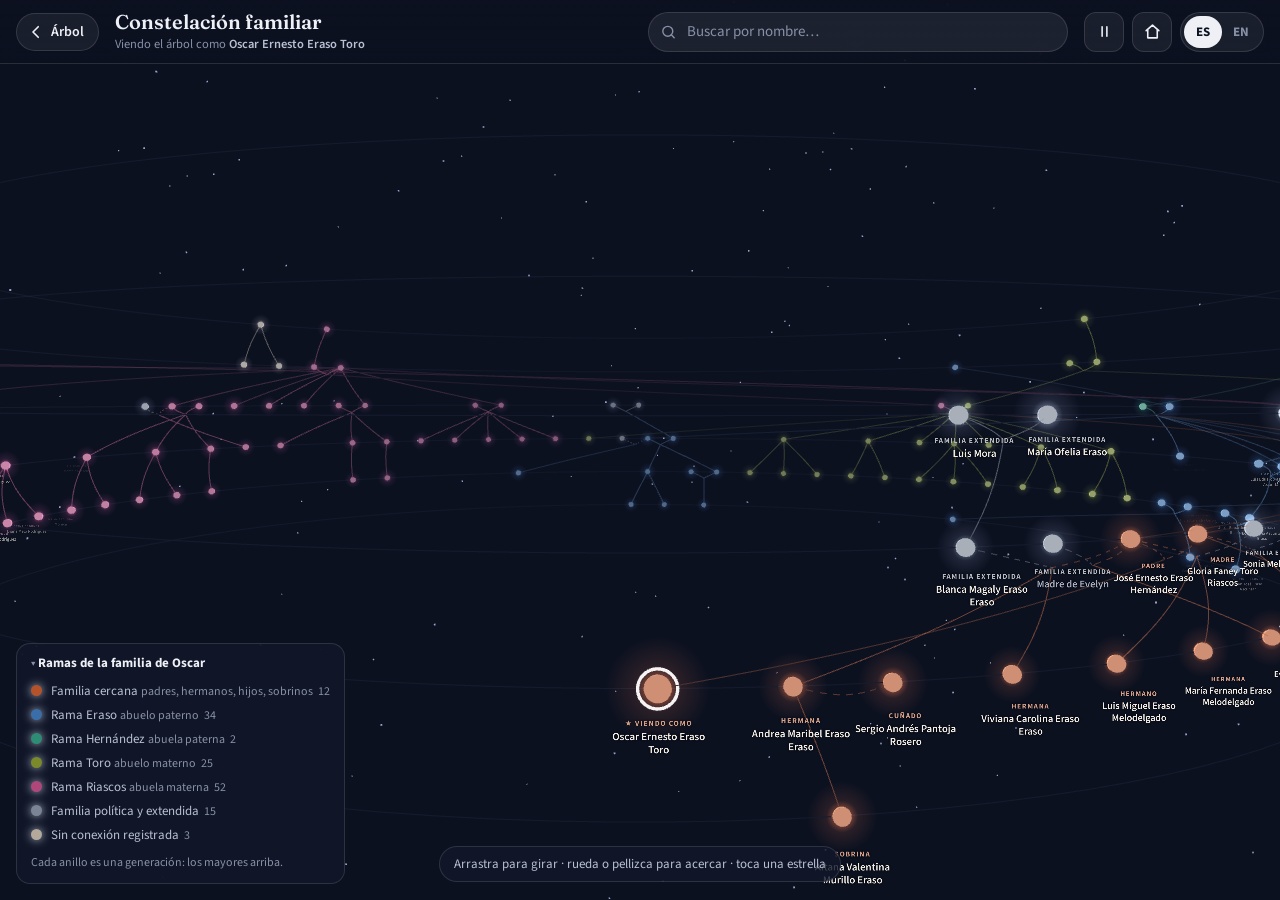
==== 3d.html @ b68dbbf4 "Add files via upload" ====
<!doctype html>
<!-- =====================================================================
     3D.HTML — the family as a 3D constellation (an extra view of the tree)
     Opened from the "Vista 3D" button in the tree. Uses the same data
     file (family-data.js); js/constellation.js draws everything.
     You normally never edit this file.
     ===================================================================== -->
<html lang="es">
<head>
  <meta charset="utf-8">
  <meta name="viewport" content="width=device-width, initial-scale=1, viewport-fit=cover">
  <meta name="robots" content="noindex, nofollow">                <!-- Ask search engines not to list this family site -->
  <title>Constelación familiar</title>
  <link rel="icon" href="data:image/svg+xml,%3Csvg xmlns='http://www.w3.org/2000/svg' viewBox='0 0 32 32'%3E%3Crect width='32' height='32' rx='8' fill='%23b4532a'/%3E%3Cpath d='M16 7v18M10 13h12M10 13v6M22 13v6' stroke='%23fff' stroke-width='2.4' fill='none' stroke-linecap='round'/%3E%3C/svg%3E">
  <link rel="preconnect" href="https://fonts.googleapis.com">
  <link rel="preconnect" href="https://fonts.gstatic.com" crossorigin>
  <link href="https://fonts.googleapis.com/css2?family=Fraunces:opsz,wght@9..144,500;9..144,600&family=Source+Sans+3:wght@400;600;700&display=swap" rel="stylesheet">
  <link rel="stylesheet" href="css/constellation.css">
</head>
<body>
  <!-- ===================== TOP BAR ===================== -->
  <header class="c3-bar">
    <a id="c3-back" class="c3-back" href="index.html" data-i18n-title="c3BackTitle"> <!-- Back to the tree; the script adds the same person -->
      <svg viewBox="0 0 24 24" aria-hidden="true"><path d="M15 5l-7 7 7 7"></path></svg><span data-i18n="c3Back"></span>
    </a>
    <div class="c3-titles">
      <h1 data-i18n="c3Title"></h1>
      <p id="c3-focus"></p>                                     <!-- "Viendo como Oscar …" -->
    </div>
    <div class="c3-search" role="search">
      <svg viewBox="0 0 24 24" aria-hidden="true"><circle cx="11" cy="11" r="7"></circle><path d="M20 20l-4-4"></path></svg>
      <input id="c3-search-input" type="search" autocomplete="off" spellcheck="false" data-i18n-placeholder="searchPlaceholder" aria-label="Buscar">
      <ul id="c3-results" hidden></ul>
    </div>
    <div class="c3-tools">
      <button id="c3-spin" type="button" class="c3-icon">       <!-- Turn slowly on its own / pause -->
        <svg class="ic-pause" viewBox="0 0 24 24" aria-hidden="true"><path d="M9 6v12M15 6v12"></path></svg>
        <svg class="ic-play" viewBox="0 0 24 24" aria-hidden="true"><path d="M8 5.5v13l10-6.5z"></path></svg>
      </button>
      <button id="c3-reset" type="button" class="c3-icon" data-i18n-title="c3Reset"> <!-- Back to the starting view -->
        <svg viewBox="0 0 24 24" aria-hidden="true"><path d="M4 11l8-7 8 7"></path><path d="M6 10v10h12V10"></path></svg>
      </button>
      <div class="lang-toggle" role="group" aria-label="Idioma / Language">
        <button type="button" data-lang="es">ES</button>
        <button type="button" data-lang="en">EN</button>
      </div>
    </div>
  </header>

  <!-- ===================== 3D AREA ===================== -->
  <main id="c3-canvas" class="c3-canvas"></main>                <!-- The 3D drawing goes here -->

  <details id="c3-legend" class="c3-legend">                    <!-- Colours of the family branches -->
    <summary id="c3-legend-title"></summary>
    <ul id="c3-legend-list"></ul>
    <p class="c3-legend-note" data-i18n="c3Generations"></p>
  </details>

  <p id="c3-hint" class="c3-hint" data-i18n="c3Hint"></p>       <!-- How to move around; fades after the first drag -->
  <div id="c3-tip" class="c3-tip" hidden></div>                 <!-- Name shown when the mouse is over a star -->
  <aside id="c3-card" class="c3-card" aria-live="polite" hidden></aside> <!-- Card of the chosen star -->
  <div id="c3-fallback" class="c3-fallback" hidden>
    <p data-i18n="c3NoWebGL"></p>
    <a href="index.html" data-i18n="c3BackTitle"></a>
  </div>

  <!-- ===================== SCRIPTS (order matters) ===================== -->
  <script src="lib/three.min.js"></script>          <!-- 3D drawing library (three.js) -->
  <script src="lib/OrbitControls.js"></script>      <!-- Turning and zooming with mouse or fingers -->
  <script src="lib/dagre.min.js"></script>          <!-- Arranges people in generations -->
  <script src="family-data.js"></script>            <!-- YOUR DATA: the same file as the tree -->
  <script src="js/kinship.js"></script>             <!-- Works out relationships -->
  <script src="js/i18n.js"></script>                <!-- Words in Spanish and English -->
  <script src="js/lines.js"></script>               <!-- Colours for each branch of the family -->
  <script src="js/constellation.js"></script>       <!-- Draws the 3D view -->

  <!-- Visitor counter (GoatCounter, no cookies), the same as on the tree page. -->
  <script data-goatcounter="https://arbol-eraso.goatcounter.com/count"
          async src="//gc.zgo.at/count.js"></script>
</body>
</html>
---- css/constellation.css ----
/* =====================================================================
   CONSTELLATION.CSS — look of the 3D view (3d.html)
   A night-sky version of the tree's colours. Change the names in
   :root to restyle it.
   ===================================================================== */

:root {
  --sky: #0c1120;                 /* background (also set in js/constellation.js) */
  --glass: rgba(18, 24, 42, 0.82);/* panels floating over the stars */
  --glass-2: rgba(255, 255, 255, 0.06);
  --line: rgba(255, 255, 255, 0.12);
  --text: #eef0f6;
  --text-2: #b9c0d2;
  --muted: #8790a6;
  --accent: #e0814f;              /* terracotta, lighter for the dark background */
  --gold: #ffcf6e;                /* the path to the chosen star */
  --font-display: "Fraunces", Georgia, serif;
  --font-ui: "Source Sans 3", system-ui, -apple-system, "Segoe UI", Roboto, sans-serif;
  --bar-h: 64px;
}

*, *::before, *::after { box-sizing: border-box; }
html, body { height: 100%; margin: 0; }
body { background: var(--sky); color: var(--text); font-family: var(--font-ui); overflow: hidden; -webkit-font-smoothing: antialiased; }
button { font: inherit; color: inherit; cursor: pointer; }
[hidden] { display: none !important; }
:focus-visible { outline: 3px solid var(--gold); outline-offset: 2px; border-radius: 8px; }

/* ---------- Top bar ---------- */
.c3-bar {
  position: fixed; inset: 0 0 auto 0; height: var(--bar-h); z-index: 20;
  display: flex; align-items: center; gap: 16px; padding: 0 16px;
  background: linear-gradient(rgba(12, 17, 32, 0.92), rgba(12, 17, 32, 0.6));
  backdrop-filter: blur(8px); -webkit-backdrop-filter: blur(8px);
  border-bottom: 1px solid var(--line);
}
.c3-back {
  display: inline-flex; align-items: center; gap: 6px; height: 38px; padding: 0 14px 0 10px;
  border-radius: 999px; border: 1px solid var(--line); background: var(--glass-2);
  color: var(--text); text-decoration: none; font-weight: 600; font-size: 14px; flex: none;
}
.c3-back:hover { background: rgba(255, 255, 255, 0.12); }
.c3-back svg { width: 18px; height: 18px; fill: none; stroke: currentColor; stroke-width: 2.2; stroke-linecap: round; stroke-linejoin: round; }
.c3-titles { min-width: 0; flex: 0 1 auto; }
.c3-titles h1 { margin: 0; font-family: var(--font-display); font-weight: 600; font-size: 20px; line-height: 1.1; white-space: nowrap; }
#c3-focus { margin: 2px 0 0; font-size: 12.5px; color: var(--muted); white-space: nowrap; overflow: hidden; text-overflow: ellipsis; }
#c3-focus strong { color: var(--text-2); font-weight: 600; }
.c3-search { position: relative; flex: 1 1 320px; max-width: 420px; margin-left: auto; }
.c3-search > svg { position: absolute; left: 12px; top: 50%; width: 17px; height: 17px; transform: translateY(-50%); fill: none; stroke: var(--muted); stroke-width: 2; stroke-linecap: round; pointer-events: none; }
#c3-search-input {
  width: 100%; height: 40px; padding: 0 14px 0 38px; border-radius: 999px;
  border: 1px solid var(--line); background: rgba(255, 255, 255, 0.07); color: var(--text); font: inherit; font-size: 15px;
}
#c3-search-input::placeholder { color: var(--muted); }
#c3-search-input:focus { outline: none; border-color: var(--gold); }
#c3-results {
  position: absolute; top: calc(100% + 8px); left: 0; right: 0; margin: 0; padding: 6px; list-style: none;
  background: #151c31; border: 1px solid var(--line); border-radius: 14px; box-shadow: 0 16px 40px rgba(0, 0, 0, 0.45);
  max-height: 60vh; overflow-y: auto;
}
#c3-results button { width: 100%; display: flex; align-items: center; gap: 10px; padding: 8px; border: 0; border-radius: 10px; background: none; text-align: left; }
#c3-results button:hover { background: rgba(255, 255, 255, 0.07); }
#c3-results i { width: 12px; height: 12px; border-radius: 50%; flex: none; box-shadow: 0 0 8px currentColor; }
#c3-results span { display: flex; flex-direction: column; min-width: 0; }
#c3-results b { font-weight: 600; font-size: 14.5px; white-space: nowrap; overflow: hidden; text-overflow: ellipsis; }
#c3-results small { font-size: 12.5px; color: var(--muted); }
.c3-empty { padding: 12px; color: var(--muted); text-align: center; font-size: 14px; }
.c3-tools { display: flex; align-items: center; gap: 8px; flex: none; }
.c3-icon { width: 40px; height: 40px; border-radius: 12px; border: 1px solid var(--line); background: var(--glass-2); display: grid; place-items: center; }
.c3-icon:hover { background: rgba(255, 255, 255, 0.12); }
.c3-icon svg { width: 19px; height: 19px; fill: none; stroke: var(--text); stroke-width: 2; stroke-linecap: round; stroke-linejoin: round; }
.c3-icon .ic-play { fill: var(--text); stroke: none; }
.lang-toggle { display: inline-flex; padding: 3px; border: 1px solid var(--line); border-radius: 999px; background: var(--glass-2); }
.lang-toggle button { border: 0; background: transparent; height: 32px; min-width: 38px; border-radius: 999px; font-size: 13px; font-weight: 700; color: var(--muted); }
.lang-toggle button[aria-pressed="true"] { background: var(--text); color: var(--sky); }

/* ---------- 3D area ---------- */
.c3-canvas { position: fixed; inset: 0; }
.c3-canvas canvas { display: block; width: 100%; height: 100%; cursor: grab; touch-action: none; }
.c3-canvas canvas:active { cursor: grabbing; }

/* ---------- Legend ---------- */
.c3-legend {
  position: fixed; left: 16px; bottom: 16px; z-index: 10; max-width: min(340px, calc(100% - 32px));
  background: var(--glass); border: 1px solid var(--line); border-radius: 14px;
  backdrop-filter: blur(8px); -webkit-backdrop-filter: blur(8px); font-size: 13px; color: var(--text-2);
}
.c3-legend summary { cursor: pointer; padding: 10px 14px; font-weight: 700; color: var(--text); list-style: none; }
.c3-legend summary::-webkit-details-marker { display: none; }
.c3-legend summary::before { content: "▸ "; color: var(--muted); }
.c3-legend[open] summary::before { content: "▾ "; }
.c3-legend ul { list-style: none; margin: 0; padding: 0 14px 6px; display: grid; gap: 6px; }
.c3-legend li { display: flex; align-items: baseline; gap: 9px; }
.c3-legend i { width: 11px; height: 11px; border-radius: 50%; flex: none; transform: translateY(1px); box-shadow: 0 0 10px currentColor; }
.c3-legend small { color: var(--muted); font-size: 12px; }
.c3-legend em { font-style: normal; color: var(--muted); font-size: 12px; margin-left: 2px; }
.c3-legend-note { margin: 4px 0 0; padding: 0 14px 12px; font-size: 12px; color: var(--muted); }

/* ---------- Hint, tooltip ---------- */
.c3-hint {
  position: fixed; left: 50%; bottom: 18px; transform: translateX(-50%); z-index: 9; margin: 0;
  padding: 8px 14px; border-radius: 999px; background: var(--glass); border: 1px solid var(--line);
  font-size: 13px; color: var(--text-2); white-space: nowrap; transition: opacity 0.8s; pointer-events: none;
}
.c3-hint.faded { opacity: 0; }
.c3-tip {
  position: fixed; z-index: 30; pointer-events: none; max-width: 280px;
  padding: 9px 12px; border-radius: 12px; background: #f4efe6; color: #2a241d;
  font-size: 13px; line-height: 1.35; box-shadow: 0 10px 28px rgba(0, 0, 0, 0.4);
}
.c3-tip b { display: block; font-weight: 700; }
.c3-tip span { display: block; color: #5d5246; }
.c3-tip-line { display: flex !important; align-items: center; gap: 6px; margin-top: 3px; font-size: 12px; }
.c3-tip-line i { width: 9px; height: 9px; border-radius: 50%; }

/* ---------- Card of the chosen star ---------- */
.c3-card {
  position: fixed; top: calc(var(--bar-h) + 14px); right: 14px; z-index: 15; width: 340px; max-height: calc(100% - var(--bar-h) - 28px); overflow-y: auto;
  padding: 18px; border-radius: 18px; background: var(--glass); border: 1px solid var(--line);
  backdrop-filter: blur(10px); -webkit-backdrop-filter: blur(10px); box-shadow: 0 18px 50px rgba(0, 0, 0, 0.4);
  animation: card-in 0.25s ease-out;
}
@keyframes card-in { from { opacity: 0; transform: translateY(8px); } }
.c3-close { position: absolute; top: 10px; right: 10px; width: 32px; height: 32px; border-radius: 50%; border: 0; background: var(--glass-2); display: grid; place-items: center; }
.c3-close svg { width: 16px; height: 16px; fill: none; stroke: var(--text-2); stroke-width: 2.2; stroke-linecap: round; }
.c3-card-head { display: flex; gap: 14px; align-items: center; padding-right: 30px; }
.c3-avatar { position: relative; width: 62px; height: 62px; border-radius: 50%; flex: none; overflow: hidden; display: grid; place-items: center; color: #fff; font-weight: 700; font-size: 21px; border: 2px solid rgba(255, 255, 255, 0.8); box-shadow: 0 0 22px rgba(255, 255, 255, 0.15); }
.c3-avatar img { position: absolute; inset: 0; width: 100%; height: 100%; object-fit: cover; }
.c3-num { margin: 0; font-size: 11.5px; font-weight: 700; letter-spacing: 0.08em; text-transform: uppercase; color: var(--muted); }
.c3-card h2 { margin: 2px 0 2px; font-family: var(--font-display); font-weight: 600; font-size: 21px; line-height: 1.15; }
.c3-card h2.unknown { font-style: italic; color: var(--text-2); }
.c3-life { margin: 0; font-size: 13.5px; color: var(--text-2); }
.c3-rel { margin: 14px 0 0; padding: 10px 12px; border-radius: 12px; background: var(--glass-2); }
.c3-rel span { display: block; font-size: 12px; color: var(--muted); }
.c3-rel strong { font-size: 16.5px; }
.c3-line { display: flex; align-items: center; gap: 8px; margin: 10px 0 0; font-size: 13.5px; font-weight: 600; color: var(--text-2); }
.c3-line i { width: 11px; height: 11px; border-radius: 50%; flex: none; box-shadow: 0 0 10px currentColor; }
.c3-line small { font-weight: 400; color: var(--muted); }
.c3-desc { margin: 12px 0 0; font-size: 14.5px; line-height: 1.5; color: var(--text); }
.c3-note { margin: 12px 0 0; font-size: 12.5px; color: var(--gold); }
.c3-actions { display: flex; flex-wrap: wrap; gap: 8px; margin-top: 14px; }
.c3-btn { display: inline-flex; align-items: center; height: 34px; padding: 0 14px; border-radius: 999px; border: 1px solid var(--line); background: var(--glass-2); color: var(--text); font-weight: 600; font-size: 13.5px; text-decoration: none; }
.c3-btn:hover { background: rgba(255, 255, 255, 0.12); }
.c3-btn.primary { background: var(--accent); border-color: var(--accent); color: #fff; }
.c3-btn.primary:hover { filter: brightness(1.08); }

.c3-fallback { position: fixed; inset: 0; z-index: 40; display: grid; place-content: center; gap: 12px; text-align: center; padding: 24px; background: var(--sky); }
.c3-fallback p { max-width: 420px; font-size: 16px; color: var(--text-2); }
.c3-fallback a { color: var(--gold); font-weight: 600; }

/* ---------- Phones ---------- */
@media (max-width: 760px) {
  :root { --bar-h: 108px; }
  .c3-bar { flex-wrap: wrap; align-content: center; gap: 8px 10px; padding: 8px 12px; }
  .c3-back span { display: none; }
  .c3-back { width: 38px; padding: 0; justify-content: center; }
  .c3-titles { flex: 1 1 0; }
  .c3-titles h1 { font-size: 17px; overflow: hidden; text-overflow: ellipsis; }
  .c3-search { order: 3; flex: 1 1 100%; max-width: none; margin: 0; }
  .c3-tools { gap: 6px; }
  .c3-icon { width: 38px; height: 38px; }
  .c3-legend { left: 10px; bottom: 10px; }
  .c3-hint { display: none; }
  .c3-card { top: auto; left: 0; right: 0; bottom: 0; width: auto; max-height: 62dvh; border-radius: 20px 20px 0 0; padding-bottom: calc(18px + env(safe-area-inset-bottom)); }
}
@media (prefers-reduced-motion: reduce) { .c3-card { animation: none; } }
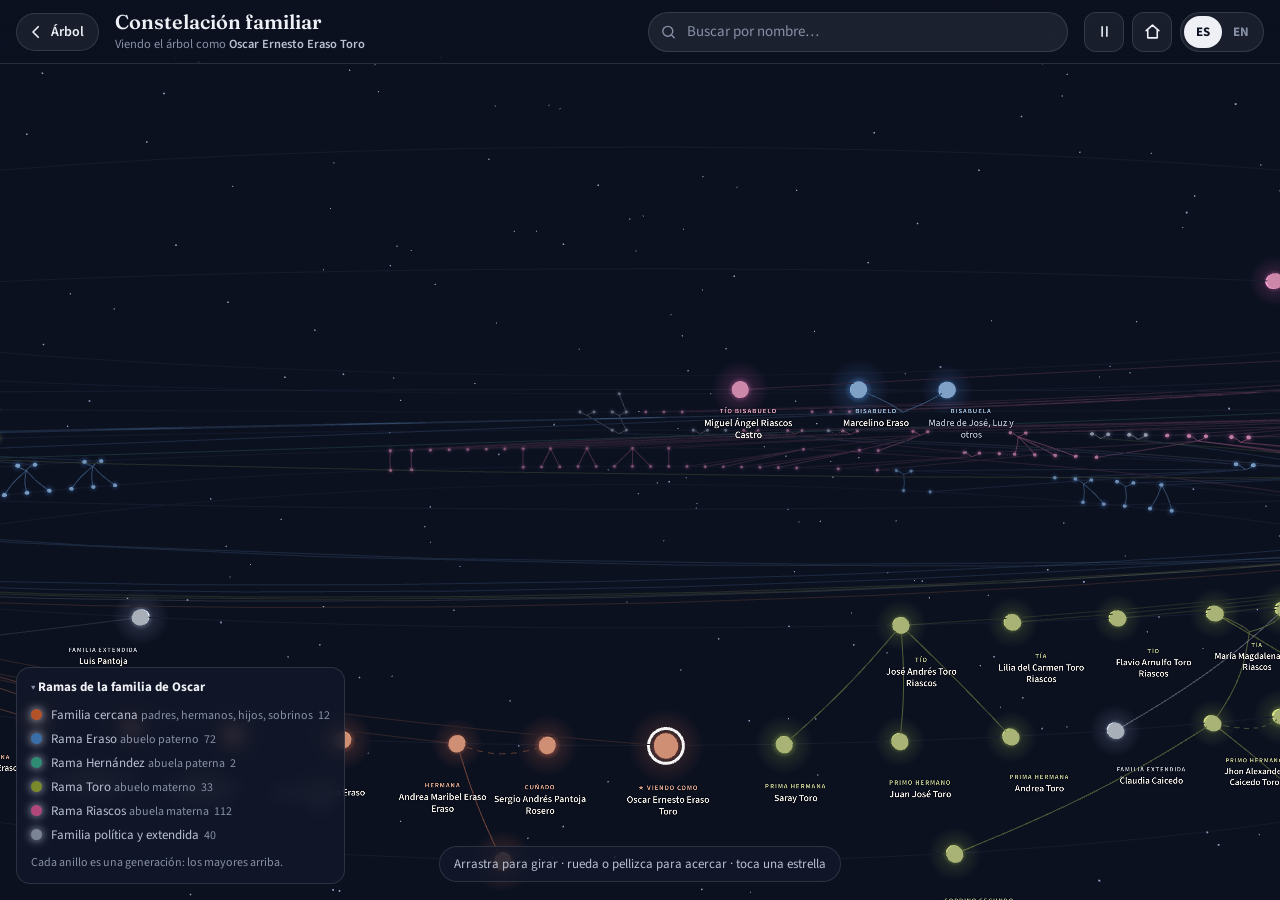
==== commit 071f53f8: "Add files via upload" ====
--- a/3d.html
+++ b/3d.html
@@ -49,6 +49,7 @@
 
   <!-- ===================== 3D AREA ===================== -->
   <main id="c3-canvas" class="c3-canvas"></main>                <!-- The 3D drawing goes here -->
+  <div id="c3-filter" class="c3-filter" hidden></div>           <!-- "Resaltando: familia Toro ×" when opened from a filtered tree -->
 
   <details id="c3-legend" class="c3-legend">                    <!-- Colours of the family branches -->
     <summary id="c3-legend-title"></summary>
@@ -72,6 +73,7 @@
   <script src="js/kinship.js"></script>             <!-- Works out relationships -->
   <script src="js/i18n.js"></script>                <!-- Words in Spanish and English -->
   <script src="js/lines.js"></script>               <!-- Colours for each branch of the family -->
+  <script src="js/families.js"></script>            <!-- Who belongs to each family (filter) -->
   <script src="js/constellation.js"></script>       <!-- Draws the 3D view -->
 
   <!-- Visitor counter (GoatCounter, no cookies), the same as on the tree page. -->
--- a/css/constellation.css
+++ b/css/constellation.css
@@ -148,6 +148,17 @@
 .c3-fallback p { max-width: 420px; font-size: 16px; color: var(--text-2); }
 .c3-fallback a { color: var(--gold); font-weight: 600; }
 
+/* ---------- "Resaltando: familia …" chip ---------- */
+.c3-filter {
+  position: fixed; top: calc(var(--bar-h) + 12px); left: 16px; z-index: 12;
+  display: inline-flex; align-items: center; gap: 10px; padding: 6px 6px 6px 14px; border-radius: 999px;
+  background: var(--glass); border: 1px solid var(--line); font-size: 13px; color: var(--text-2);
+  backdrop-filter: blur(8px); -webkit-backdrop-filter: blur(8px);
+}
+.c3-filter b { color: var(--text); margin-left: 2px; }
+.c3-filter button { width: 28px; height: 28px; border-radius: 50%; border: 0; background: var(--glass-2); display: grid; place-items: center; }
+.c3-filter svg { width: 14px; height: 14px; fill: none; stroke: var(--text-2); stroke-width: 2.4; stroke-linecap: round; }
+
 /* ---------- Phones ---------- */
 @media (max-width: 760px) {
   :root { --bar-h: 108px; }
